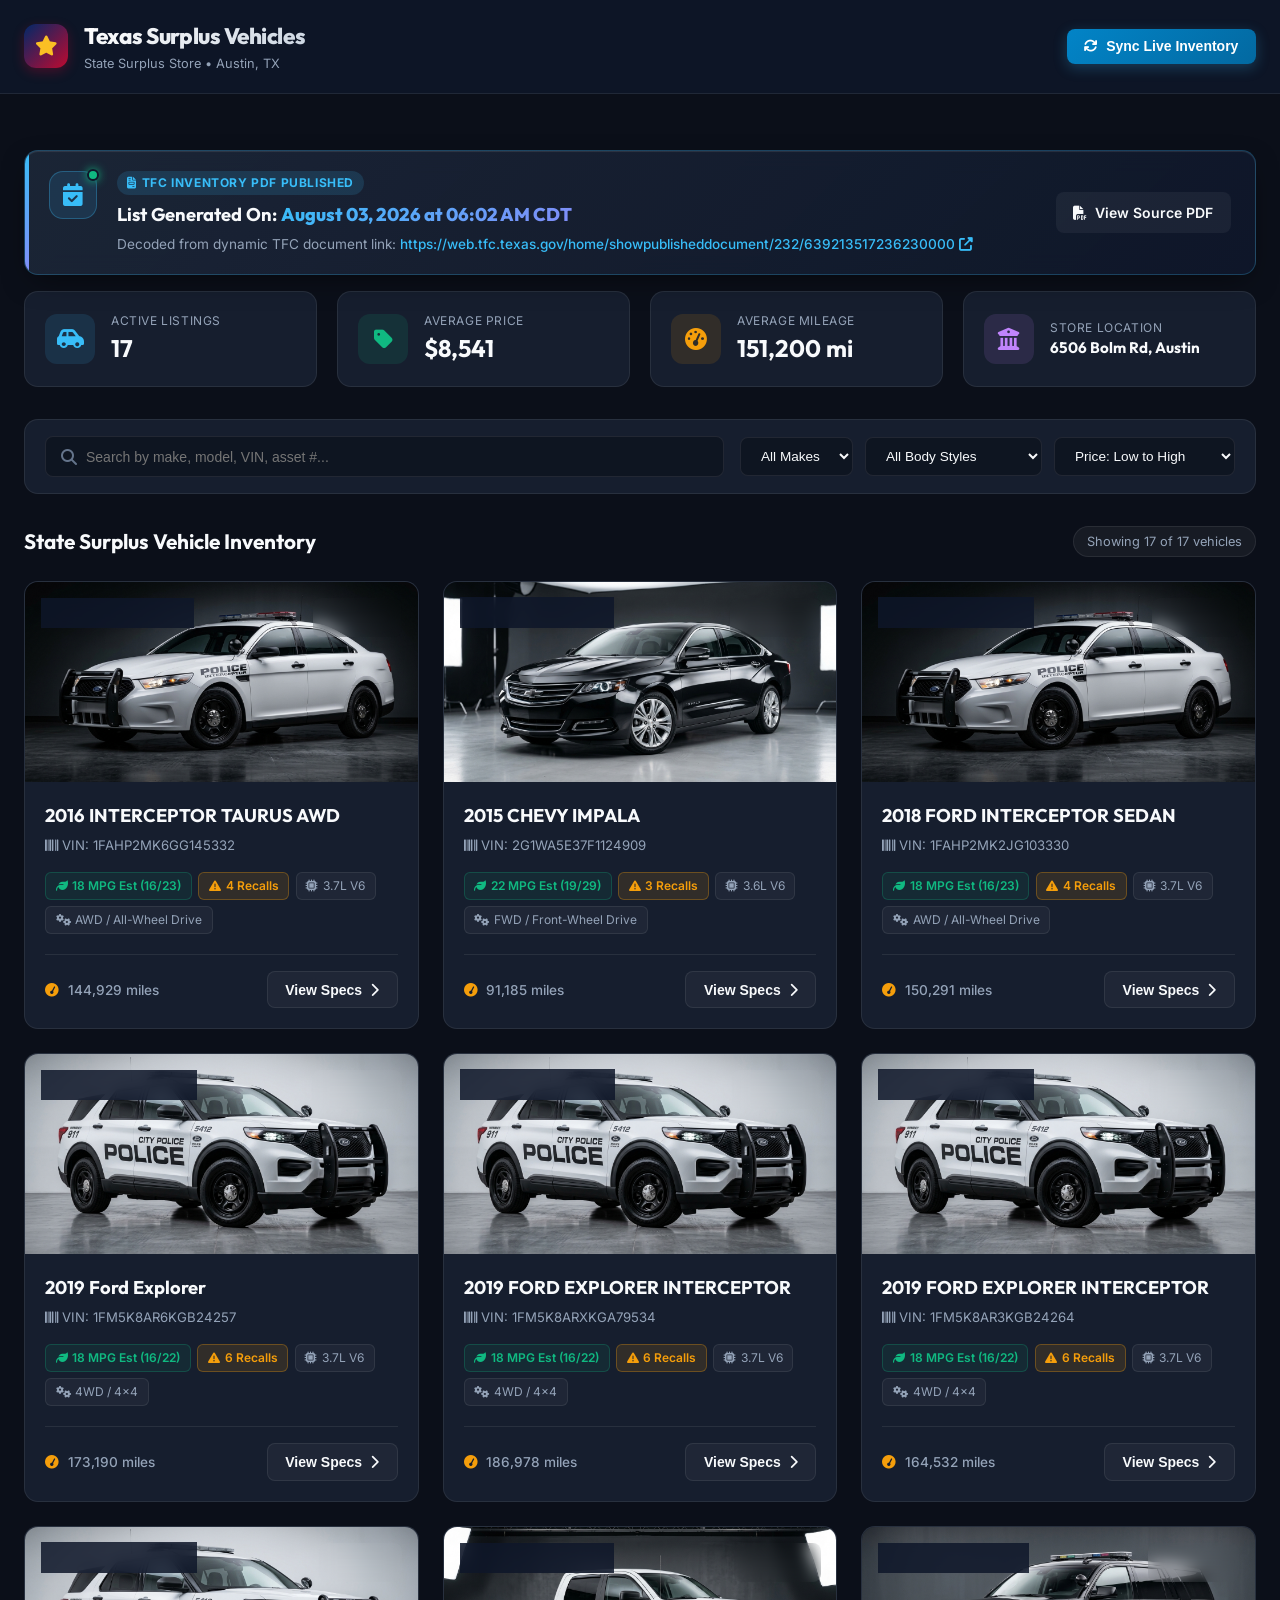
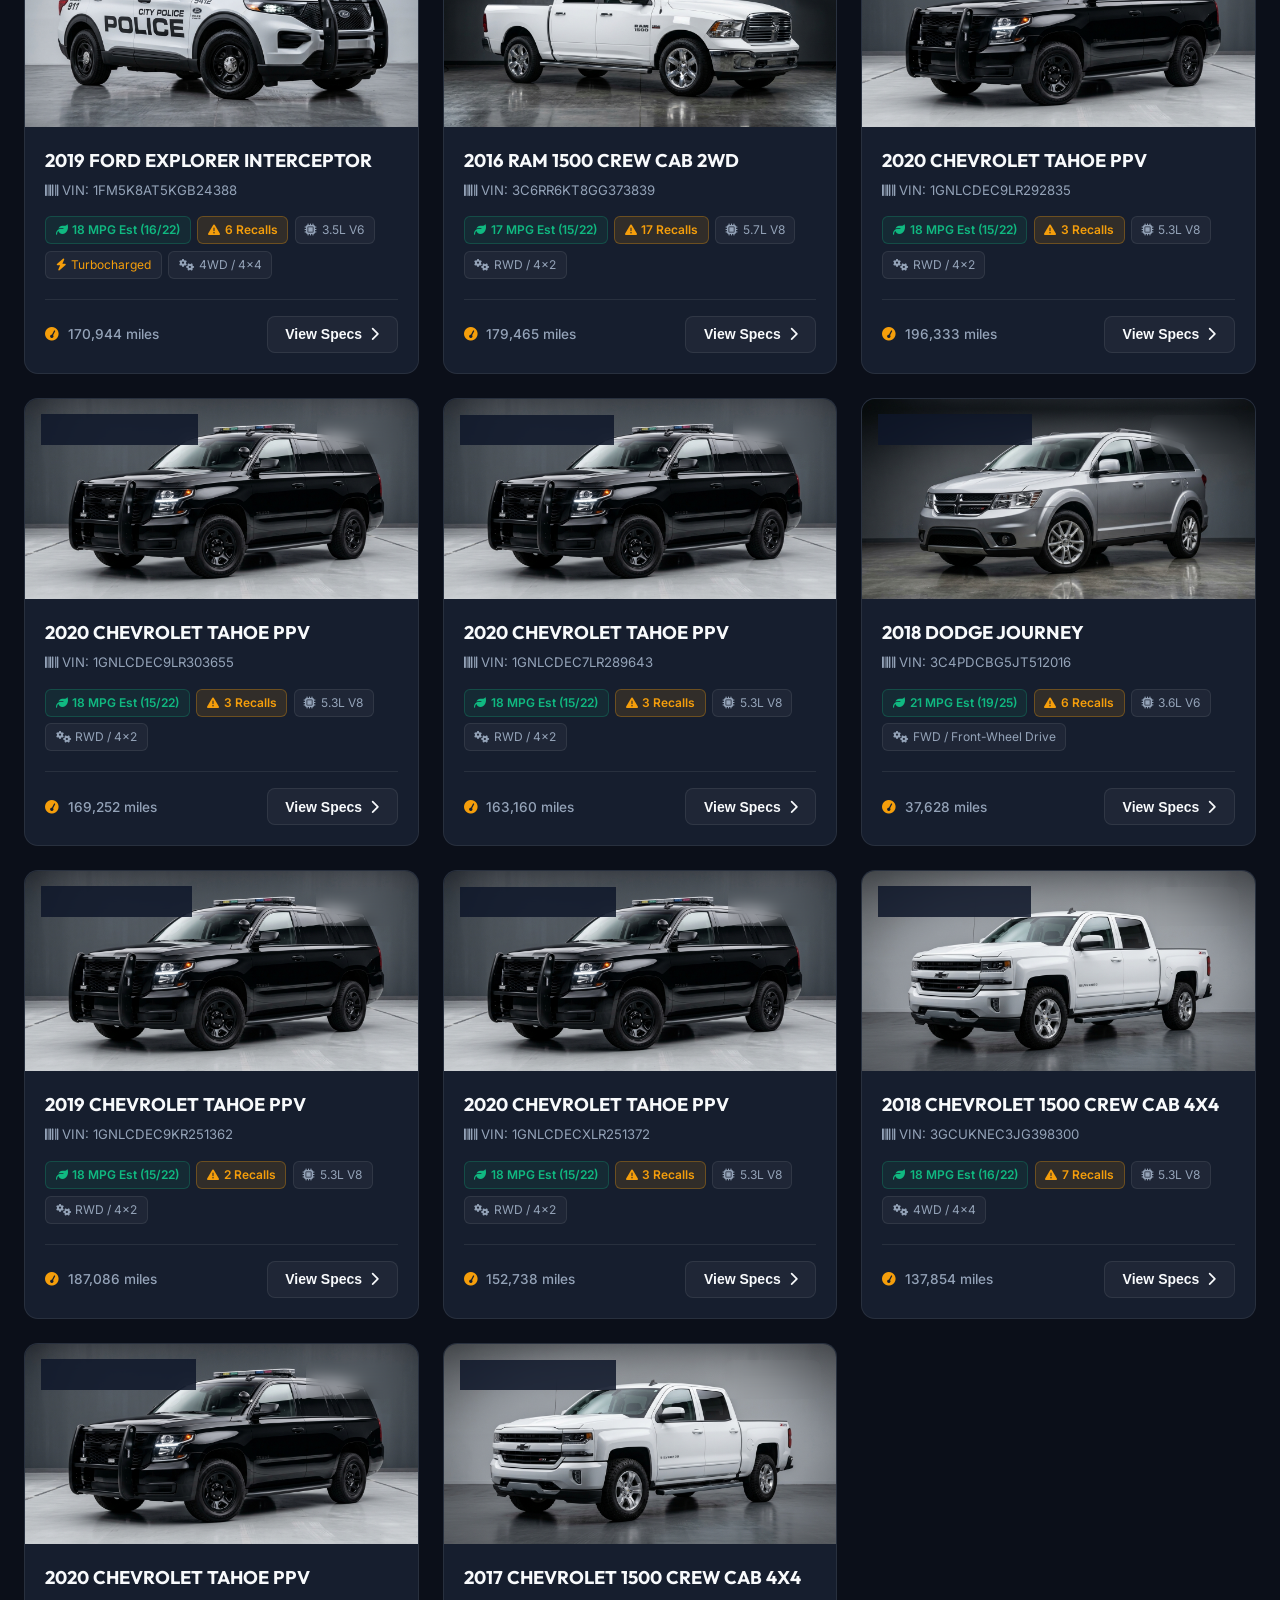
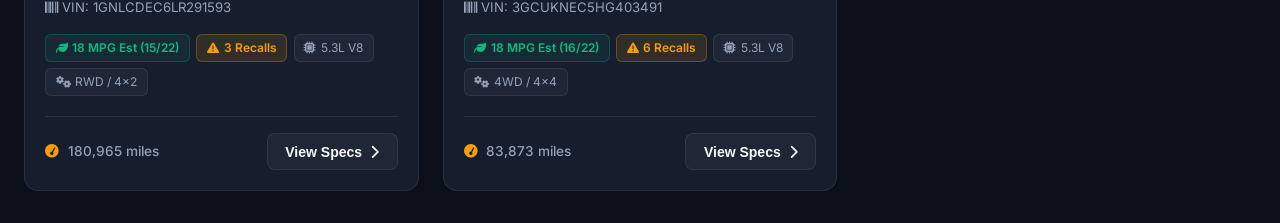
==== public/index.html @ bf2f58bf "feat: initial commit for Texas Surplus Vehicles application" ====
<!DOCTYPE html>
<html lang="en">
<head>
    <meta charset="UTF-8">
    <meta name="viewport" content="width=device-width, initial-scale=1.0">
    <title>Texas Surplus Vehicle Inventory Dashboard</title>
    <meta name="description" content="Dynamic vehicle inventory dashboard for the Texas State Surplus Store with NHTSA VIN decoding, safety recalls, EPA MPG ratings, and stock illustrations.">
    <!-- Google Fonts -->
    <link rel="preconnect" href="https://fonts.googleapis.com">
    <link rel="preconnect" href="https://fonts.gstatic.com" crossorigin>
    <link href="https://fonts.googleapis.com/css2?family=Inter:wght@300;400;500;600;700;800&family=Outfit:wght@400;600;700;800&display=swap" rel="stylesheet">
    <!-- FontAwesome Icons -->
    <link rel="stylesheet" href="https://cdnjs.cloudflare.com/ajax/libs/font-awesome/6.5.1/css/all.min.css">
    <link rel="stylesheet" href="css/styles.css">
</head>
<body class="dark-theme">
    <!-- Navbar / Header -->
    <header class="app-header">
        <div class="header-container">
            <div class="brand-badge">
                <div class="tx-flag-icon">
                    <i class="fa-solid fa-star text-gold"></i>
                </div>
                <div>
                    <h1 class="brand-title">Texas Surplus Vehicles</h1>
                    <p class="brand-subtitle">State Surplus Store &bull; Austin, TX</p>
                </div>
            </div>
            <div class="header-actions">
                <button class="btn btn-primary" id="refresh-data-btn">
                    <i class="fa-solid fa-arrows-rotate"></i> Sync Live Inventory
                </button>
            </div>
        </div>
    </header>

    <main class="main-container">
        <!-- Published Timestamp Notice Banner -->
        <section class="published-notice-card" id="published-notice-card">
            <div class="notice-main-content">
                <div class="notice-icon-wrapper">
                    <i class="fa-solid fa-calendar-check"></i>
                    <span class="live-pulse-dot" title="TFC Dynamic Document Link Active"></span>
                </div>
                <div class="notice-details">
                    <div class="notice-header-row">
                        <span class="notice-badge-pill"><i class="fa-solid fa-file-invoice"></i> TFC Inventory PDF Published</span>
                    </div>
                    <div class="notice-title">
                        List Generated On: <span class="notice-datetime-highlight" id="banner-generated-time">July 22, 2026 at 10:29 AM CDT</span>
                    </div>
                    <p class="notice-subtitle">
                        Decoded from dynamic TFC document link:
                        <a href="https://web.tfc.texas.gov/home/showpublisheddocument/232/639203309514970000" id="banner-doc-link" target="_blank" rel="noopener" class="notice-link">
                            <span id="banner-doc-link-text">https://web.tfc.texas.gov/home/showpublisheddocument/232/639203309514970000</span> <i class="fa-solid fa-up-right-from-square"></i>
                        </a>
                    </p>
                </div>
            </div>
            <div class="notice-action">
                <a href="data/Texas_State_Surplus_Vehicles.pdf" target="_blank" class="btn btn-sm btn-outline-glow">
                    <i class="fa-solid fa-file-pdf"></i> View Source PDF
                </a>
            </div>
        </section>

        <!-- Hero Stats Banner -->
        <section class="hero-stats">
            <div class="stat-card">
                <div class="stat-icon bg-blue">
                    <i class="fa-solid fa-car-side"></i>
                </div>
                <div class="stat-info">
                    <span class="stat-label">Active Listings</span>
                    <span class="stat-value" id="stat-total-count">17</span>
                </div>
            </div>
            <div class="stat-card">
                <div class="stat-icon bg-emerald">
                    <i class="fa-solid fa-tag"></i>
                </div>
                <div class="stat-info">
                    <span class="stat-label">Average Price</span>
                    <span class="stat-value" id="stat-avg-price">$8,282</span>
                </div>
            </div>
            <div class="stat-card">
                <div class="stat-icon bg-amber">
                    <i class="fa-solid fa-gauge-high"></i>
                </div>
                <div class="stat-info">
                    <span class="stat-label">Average Mileage</span>
                    <span class="stat-value" id="stat-avg-mileage">155,758 mi</span>
                </div>
            </div>

            <div class="stat-card">
                <div class="stat-icon bg-purple">
                    <i class="fa-solid fa-building-columns"></i>
                </div>
                <div class="stat-info">
                    <span class="stat-label">Store Location</span>
                    <span class="stat-value stat-small">6506 Bolm Rd, Austin</span>
                </div>
            </div>
        </section>

        <!-- Controls / Filters bar -->
        <section class="filter-bar-container">
            <div class="filter-bar">
                <div class="search-box">
                    <i class="fa-solid fa-magnifying-glass search-icon"></i>
                    <input type="text" id="search-input" placeholder="Search by make, model, VIN, asset #..." autocomplete="off">
                </div>
                <div class="filter-group">
                    <select id="make-filter" class="custom-select">
                        <option value="ALL">All Makes</option>
                        <option value="CHEVROLET">Chevrolet</option>
                        <option value="FORD">Ford</option>
                        <option value="RAM">RAM</option>
                        <option value="DODGE">Dodge</option>
                    </select>

                    <select id="body-filter" class="custom-select">
                        <option value="ALL">All Body Styles</option>
                        <option value="SUV">SUV / Police Pursuit</option>
                        <option value="Pickup">Pickup Truck</option>
                        <option value="Sedan">Sedan / Interceptor</option>
                    </select>

                    <select id="sort-select" class="custom-select">
                        <option value="price-asc">Price: Low to High</option>
                        <option value="price-desc">Price: High to Low</option>
                        <option value="mpg-desc">MPG: Highest First</option>
                        <option value="mileage-asc">Mileage: Low to High</option>
                        <option value="year-desc">Year: Newest First</option>
                    </select>
                </div>
            </div>
        </section>

        <!-- Vehicle Inventory Grid -->
        <section class="inventory-section">
            <div class="section-header">
                <h2 class="section-title">State Surplus Vehicle Inventory</h2>
                <span class="results-badge" id="results-count">Showing 17 vehicles</span>
            </div>
            
            <div class="vehicle-grid" id="vehicle-grid">
                <!-- Vehicle cards populated dynamically -->
            </div>
        </section>
    </main>

    <!-- Detailed VIN Modal / Drawer -->
    <div class="modal-backdrop" id="vin-modal">
        <div class="modal-card">
            <button class="modal-close-btn" id="modal-close-btn" aria-label="Close modal">
                <i class="fa-solid fa-xmark"></i>
            </button>
            <div class="modal-header">
                <div class="modal-badge-container">
                    <span class="asset-badge" id="modal-asset-num">Asset #</span>
                    <span class="status-chip"><i class="fa-solid fa-circle-check"></i> Surplus Inventory</span>
                </div>
                <h2 class="modal-title" id="modal-title">2020 Chevrolet Tahoe PPV</h2>
                <p class="modal-subtitle" id="modal-vin-display">VIN: 1GNLCDEC7LR289643</p>
            </div>
            
            <div class="modal-body">
                <div class="modal-image-wrapper">
                    <img id="modal-vehicle-img" src="" alt="Vehicle Illustration">
                    <div class="price-overlay">
                        <span class="modal-price" id="modal-price">$9,300</span>
                    </div>
                </div>

                <div class="modal-specs-grid">
                    <div class="spec-card">
                        <div class="spec-card-icon"><i class="fa-solid fa-microchip"></i></div>
                        <div class="spec-card-content">
                            <span class="spec-card-label">Engine Specs</span>
                            <span class="spec-card-val" id="modal-engine">5.3L V8 Engine</span>
                        </div>
                    </div>
                    <div class="spec-card">
                        <div class="spec-card-icon"><i class="fa-solid fa-leaf text-emerald"></i></div>
                        <div class="spec-card-content">
                            <span class="spec-card-label">Fuel Economy (EPA)</span>
                            <span class="spec-card-val" id="modal-mpg">18 MPG Comb (15/22)</span>
                        </div>
                    </div>
                    <div class="spec-card">
                        <div class="spec-card-icon"><i class="fa-solid fa-gauge-high"></i></div>
                        <div class="spec-card-content">
                            <span class="spec-card-label">Odometer</span>
                            <span class="spec-card-val" id="modal-mileage">163,160 miles</span>
                        </div>
                    </div>
                    <div class="spec-card">
                        <div class="spec-card-icon"><i class="fa-solid fa-gears"></i></div>
                        <div class="spec-card-content">
                            <span class="spec-card-label">Drivetrain</span>
                            <span class="spec-card-val" id="modal-drivetrain">RWD / 4x2</span>
                        </div>
                    </div>
                    <div class="spec-card">
                        <div class="spec-card-icon"><i class="fa-solid fa-industry"></i></div>
                        <div class="spec-card-content">
                            <span class="spec-card-label">Assembly Plant</span>
                            <span class="spec-card-val" id="modal-plant">Arlington, Texas, USA</span>
                        </div>
                    </div>
                </div>

                <!-- 1. NHTSA VIN Decoder Details Section (FIRST) -->
                <div class="nhtsa-details-section">
                    <h3 class="nhtsa-title"><i class="fa-solid fa-shield-halved"></i> NHTSA VIN Decoder Details</h3>
                    <div class="nhtsa-table" id="nhtsa-table">
                        <!-- NHTSA Key Values -->
                    </div>
                </div>

                <!-- 2. Open Safety Recalls Section (SECOND) -->
                <div class="recalls-section" id="recalls-section">
                    <div class="recalls-header" id="recalls-header">
                        <div class="recalls-header-title">
                            <i class="fa-solid fa-triangle-exclamation text-amber"></i>
                            <h3 id="recalls-header-text">NHTSA Safety Recalls Identified</h3>
                        </div>
                        <span class="recall-count-badge" id="recall-count-badge">0 Recalls</span>
                    </div>
                    <div class="recalls-list" id="recalls-list">
                        <!-- Recalls cards rendered here -->
                    </div>
                </div>
                <!-- 3. Edmunds Expert Review & KBB Valuation Section (THIRD) -->
                <div class="expert-reviews-preview-section">
                    <div class="expert-preview-header">
                        <div>
                            <h3><i class="fa-solid fa-star text-gold"></i> Edmunds Rating & KBB Market Value</h3>
                            <p class="expert-preview-sub">Independent automotive reviews & used car market price comparisons</p>
                        </div>
                        <button class="btn btn-secondary btn-sm" id="view-full-review-btn">
                            Full Details <i class="fa-solid fa-arrow-right"></i>
                        </button>
                    </div>

                    <div class="expert-preview-cards">
                        <div class="preview-mini-card">
                            <div class="preview-mini-title">
                                <span class="edmunds-tag">Edmunds</span>
                                <span id="specs-edmunds-rating" class="rating-num">4.6 / 5</span>
                            </div>
                            <p id="specs-edmunds-summary" class="preview-mini-text">Loading Edmunds review...</p>
                        </div>
                        <div class="preview-mini-card">
                            <div class="preview-mini-title">
                                <span class="kbb-tag">KBB Market Value</span>
                                <span id="specs-kbb-fair" class="kbb-fair-num">$14,800 Fair Value</span>
                            </div>
                            <p id="specs-kbb-savings" class="preview-mini-text text-emerald">Save $5,500 below KBB estimated value</p>
                        </div>
                    </div>
                </div>
            </div>

            <div class="modal-footer">
                <button class="btn btn-outline" id="copy-vin-btn">
                    <i class="fa-regular fa-copy"></i> Copy VIN
                </button>
                <a href="mailto:state.surplus@tfc.texas.gov?subject=Inquiry%20about%20Surplus%20Vehicle" class="btn btn-primary">
                    <i class="fa-solid fa-envelope"></i> Contact Surplus Sales (Britt Davey)
                </a>
            </div>
        </div>
    </div>

    <!-- Expert Review & KBB Valuation Modal -->
    <div class="modal-backdrop" id="review-modal">
        <div class="modal-card modal-lg">
            <button class="modal-close-btn" id="review-modal-close-btn" aria-label="Close modal">
                <i class="fa-solid fa-xmark"></i>
            </button>
            <div class="modal-header">
                <div class="modal-badge-container">
                    <span class="review-source-chip edmunds-chip"><i class="fa-solid fa-award"></i> Edmunds Overview</span>
                    <span class="review-source-chip kbb-chip"><i class="fa-solid fa-chart-line"></i> KBB Market Value</span>
                </div>
                <h2 class="modal-title" id="review-modal-title">2020 Chevrolet Tahoe PPV</h2>
                <p class="modal-subtitle" id="review-modal-subtitle">Asset #405-516956 &bull; VIN: 1GNLCDEC7LR289643</p>
            </div>
            
            <div class="modal-body">
                <div class="review-dual-grid">
                    <!-- Edmunds Review Card -->
                    <div class="expert-card edmunds-card">
                        <div class="expert-card-header">
                            <div class="edmunds-brand">
                                <span class="brand-logo-badge">edmunds</span>
                                <div>
                                    <h3 class="expert-section-title">Edmunds Overview</h3>
                                    <span class="edmunds-rating-text" id="review-rating-text">Rating: 4.6 / 5 - Excellent</span>
                                </div>
                            </div>
                            <div class="rating-stars" id="review-stars">
                                <i class="fa-solid fa-star text-gold"></i>
                                <i class="fa-solid fa-star text-gold"></i>
                                <i class="fa-solid fa-star text-gold"></i>
                                <i class="fa-solid fa-star text-gold"></i>
                                <i class="fa-solid fa-star-half-stroke text-gold"></i>
                            </div>
                        </div>

                        <div class="expert-summary-box">
                            <p id="review-summary-text">Loading Edmunds review summary...</p>
                        </div>

                        <div class="pros-cons-grid">
                            <div class="pros-box">
                                <h4><i class="fa-solid fa-circle-check text-emerald"></i> Vehicle Pros</h4>
                                <ul id="review-pros-list">
                                    <!-- Pros items -->
                                </ul>
                            </div>
                            <div class="cons-box">
                                <h4><i class="fa-solid fa-circle-exclamation text-rose"></i> Vehicle Cons</h4>
                                <ul id="review-cons-list">
                                    <!-- Cons items -->
                                </ul>
                            </div>
                        </div>

                        <div class="verdict-banner">
                            <i class="fa-solid fa-quote-left text-primary"></i>
                            <span id="review-verdict-text">Edmunds Verdict loading...</span>
                        </div>

                        <a href="https://www.edmunds.com/" target="_blank" id="review-edmunds-link" class="external-link-btn">
                            View on Edmunds.com <i class="fa-solid fa-up-right-from-square"></i>
                        </a>
                    </div>

                    <!-- KBB Estimated Valuation Card -->
                    <div class="expert-card kbb-card">
                        <div class="expert-card-header">
                            <div class="kbb-brand">
                                <span class="kbb-logo-badge">KBB</span>
                                <div>
                                    <h3 class="expert-section-title">Kelley Blue Book Market Value</h3>
                                    <span class="kbb-subtitle">Estimated Used Vehicle Market Value</span>
                                </div>
                            </div>
                            <div class="savings-badge-pill" id="kbb-savings-pill">
                                <i class="fa-solid fa-piggy-bank"></i> Save $5,500 vs KBB
                            </div>
                        </div>

                        <div class="kbb-valuation-main">
                            <div class="kbb-metric-row">
                                <div class="kbb-metric">
                                    <span class="kbb-metric-label">Surplus Asking Price</span>
                                    <span class="kbb-metric-val surplus-price" id="kbb-surplus-price">$9,300</span>
                                </div>
                                <div class="kbb-vs-icon"><i class="fa-solid fa-arrows-left-right"></i></div>
                                <div class="kbb-metric">
                                    <span class="kbb-metric-label">KBB Fair Market Value</span>
                                    <span class="kbb-metric-val kbb-fair-price" id="kbb-fair-price">$14,800</span>
                                </div>
                            </div>

                            <div class="kbb-range-visual">
                                <div class="range-labels">
                                    <span>Est. Private Party: <strong id="kbb-range-min">$13,100</strong></span>
                                    <span>Dealer Retail: <strong id="kbb-range-max">$16,500</strong></span>
                                </div>
                                <div class="range-bar-container">
                                    <div class="range-bar-track"></div>
                                    <div class="range-bar-fill" id="kbb-range-bar-fill"></div>
                                </div>
                            </div>

                            <div class="kbb-details-grid">
                                <div class="kbb-detail-item">
                                    <span class="kbb-detail-label">Fair Purchase Price Range</span>
                                    <span class="kbb-detail-val" id="kbb-price-range">$13,100 - $16,500</span>
                                </div>
                                <div class="kbb-detail-item">
                                    <span class="kbb-detail-label">Suggested Retail Value</span>
                                    <span class="kbb-detail-val" id="kbb-retail-val">$16,200</span>
                                </div>
                                <div class="kbb-detail-item">
                                    <span class="kbb-detail-label">Surplus Price Advantage</span>
                                    <span class="kbb-detail-val text-emerald" id="kbb-total-savings">37.2% ($5,500 off)</span>
                                </div>
                            </div>
                        </div>

                        <a href="https://www.kbb.com/" target="_blank" id="kbb-official-link" class="external-link-btn kbb-btn">
                            Check Price on KBB.com <i class="fa-solid fa-up-right-from-square"></i>
                        </a>
                    </div>
                </div>
            </div>

            <div class="modal-footer">
                <button class="btn btn-outline" id="review-close-footer-btn">
                    <i class="fa-solid fa-xmark"></i> Close
                </button>
                <button class="btn btn-primary" id="review-switch-to-specs-btn">
                    <i class="fa-solid fa-list-check"></i> View Full Specifications
                </button>
            </div>
        </div>
    </div>

    <!-- Script -->
    <script src="js/app.js?v=2"></script>
</body>
</html>
---- public/css/styles.css ----
/* Root Variables */
:root {
    --bg-dark: #0b0f19;
    --bg-card: #161e2e;
    --bg-card-hover: #1f2a40;
    --bg-modal: #1e293b;
    --border-color: rgba(255, 255, 255, 0.08);
    --border-highlight: rgba(56, 189, 248, 0.3);
    
    --text-primary: #f8fafc;
    --text-secondary: #94a3b8;
    --text-muted: #64748b;
    
    --primary: #38bdf8;
    --primary-glow: rgba(56, 189, 248, 0.25);
    --secondary: #818cf8;
    --accent-emerald: #10b981;
    --accent-amber: #f59e0b;
    --accent-rose: #f43f5e;
    --accent-purple: #c084fc;
    --accent-gold: #fbbf24;
    
    --radius-sm: 8px;
    --radius-md: 14px;
    --radius-lg: 20px;
    --shadow-card: 0 10px 25px -5px rgba(0, 0, 0, 0.5), 0 8px 10px -6px rgba(0, 0, 0, 0.3);
    --transition: all 0.25s cubic-bezier(0.4, 0, 0.2, 1);
}

/* Global Reset */
* {
    margin: 0;
    padding: 0;
    box-sizing: border-box;
}

body {
    font-family: 'Inter', system-ui, -apple-system, sans-serif;
    background-color: var(--bg-dark);
    color: var(--text-primary);
    line-height: 1.5;
    min-height: 100vh;
}

/* Header */
.app-header {
    background: rgba(15, 23, 42, 0.85);
    backdrop-filter: blur(16px);
    border-bottom: 1px solid var(--border-color);
    position: sticky;
    top: 0;
    z-index: 100;
}

.header-container {
    max-width: 1320px;
    margin: 0 auto;
    padding: 1.25rem 1.5rem;
    display: flex;
    justify-content: space-between;
    align-items: center;
}

.brand-badge {
    display: flex;
    align-items: center;
    gap: 1rem;
}

.tx-flag-icon {
    width: 44px;
    height: 44px;
    border-radius: 12px;
    background: linear-gradient(135deg, #002868 0%, #bf0a30 100%);
    display: flex;
    align-items: center;
    justify-content: center;
    font-size: 1.25rem;
    box-shadow: 0 4px 12px rgba(191, 10, 48, 0.3);
}

.text-gold { color: var(--accent-gold); }
.text-amber { color: var(--accent-amber) !important; }
.text-rose { color: var(--accent-rose) !important; }
.text-emerald { color: var(--accent-emerald) !important; }

.brand-title {
    font-family: 'Outfit', sans-serif;
    font-size: 1.4rem;
    font-weight: 800;
    letter-spacing: -0.02em;
    background: linear-gradient(135deg, #ffffff 0%, #cbd5e1 100%);
    -webkit-background-clip: text;
    -webkit-text-fill-color: transparent;
}

.brand-subtitle {
    font-size: 0.8rem;
    color: var(--text-secondary);
    display: flex;
    align-items: center;
    gap: 0.4rem;
    flex-wrap: wrap;
}

.header-time-tag {
    display: inline-flex;
    align-items: center;
    gap: 0.35rem;
    color: var(--primary);
    font-weight: 500;
    background: rgba(56, 189, 248, 0.1);
    padding: 0.1rem 0.5rem;
    border-radius: 6px;
    border: 1px solid rgba(56, 189, 248, 0.2);
}

/* Published Notice Card */
.published-notice-card {
    margin: 1.5rem 0 1rem 0;
    padding: 1.25rem 1.5rem;
    background: linear-gradient(135deg, rgba(30, 41, 59, 0.85) 0%, rgba(15, 23, 42, 0.95) 100%);
    backdrop-filter: blur(12px);
    border: 1px solid rgba(56, 189, 248, 0.25);
    border-radius: var(--radius-md);
    box-shadow: 0 10px 30px -10px rgba(0, 0, 0, 0.6), inset 0 1px 1px rgba(255, 255, 255, 0.1);
    display: flex;
    justify-content: space-between;
    align-items: center;
    gap: 1.5rem;
    position: relative;
    overflow: hidden;
}

.published-notice-card::before {
    content: '';
    position: absolute;
    top: 0;
    left: 0;
    width: 4px;
    height: 100%;
    background: linear-gradient(180deg, #38bdf8 0%, #818cf8 100%);
}

.notice-main-content {
    display: flex;
    align-items: flex-start;
    gap: 1.25rem;
}

.notice-icon-wrapper {
    position: relative;
    width: 48px;
    height: 48px;
    border-radius: 14px;
    background: rgba(56, 189, 248, 0.12);
    border: 1px solid rgba(56, 189, 248, 0.3);
    display: flex;
    align-items: center;
    justify-content: center;
    color: var(--primary);
    font-size: 1.4rem;
    flex-shrink: 0;
}

.live-pulse-dot {
    position: absolute;
    top: -3px;
    right: -3px;
    width: 12px;
    height: 12px;
    background-color: var(--accent-emerald);
    border: 2px solid #0f172a;
    border-radius: 50%;
    box-shadow: 0 0 10px var(--accent-emerald);
    animation: pulse-emerald 2s infinite;
}

@keyframes pulse-emerald {
    0% { box-shadow: 0 0 0 0 rgba(16, 185, 129, 0.7); }
    70% { box-shadow: 0 0 0 8px rgba(16, 185, 129, 0); }
    100% { box-shadow: 0 0 0 0 rgba(16, 185, 129, 0); }
}

.notice-details {
    display: flex;
    flex-direction: column;
    gap: 0.35rem;
}

.notice-header-row {
    display: flex;
    align-items: center;
    gap: 0.75rem;
    flex-wrap: wrap;
}

.notice-badge-pill {
    font-size: 0.75rem;
    font-weight: 700;
    text-transform: uppercase;
    letter-spacing: 0.05em;
    color: var(--primary);
    background: rgba(56, 189, 248, 0.15);
    padding: 0.2rem 0.6rem;
    border-radius: 20px;
    display: inline-flex;
    align-items: center;
    gap: 0.35rem;
}

.notice-ticks-chip {
    font-size: 0.75rem;
    color: var(--text-muted);
    background: rgba(255, 255, 255, 0.05);
    padding: 0.2rem 0.6rem;
    border-radius: 20px;
    border: 1px solid var(--border-color);
    display: inline-flex;
    align-items: center;
    gap: 0.35rem;
}

.notice-ticks-chip code {
    color: var(--accent-purple);
    font-family: monospace;
}

.notice-title {
    font-family: 'Outfit', sans-serif;
    font-size: 1.15rem;
    font-weight: 700;
    color: var(--text-primary);
}

.notice-datetime-highlight {
    color: #38bdf8;
    background: linear-gradient(135deg, #38bdf8 0%, #818cf8 100%);
    -webkit-background-clip: text;
    -webkit-text-fill-color: transparent;
    font-weight: 800;
}

.notice-subtitle {
    font-size: 0.85rem;
    color: var(--text-secondary);
}

.notice-link {
    color: var(--primary);
    text-decoration: none;
    font-weight: 500;
    transition: var(--transition);
    word-break: break-all;
}

.notice-link:hover {
    color: #7dd3fc;
    text-decoration: underline;
}

.btn-sm {
    padding: 0.45rem 0.85rem;
    font-size: 0.8rem;
}

.btn-outline-glow {
    background: rgba(255, 255, 255, 0.05);
    color: var(--text-primary);
    border: 1px solid rgba(255, 255, 255, 0.15);
}

.btn-outline-glow:hover {
    background: rgba(56, 189, 248, 0.15);
    border-color: var(--primary);
    color: var(--primary);
    box-shadow: 0 0 15px var(--primary-glow);
}

.header-actions {
    display: flex;
    gap: 0.75rem;
}


/* Buttons */
.btn {
    display: inline-flex;
    align-items: center;
    gap: 0.5rem;
    padding: 0.6rem 1.1rem;
    border-radius: var(--radius-sm);
    font-size: 0.875rem;
    font-weight: 600;
    cursor: pointer;
    transition: var(--transition);
    border: none;
    text-decoration: none;
}

.btn-primary {
    background: linear-gradient(135deg, #0284c7 0%, #0369a1 100%);
    color: #ffffff;
    box-shadow: 0 4px 14px var(--primary-glow);
}

.btn-primary:hover {
    transform: translateY(-1px);
    box-shadow: 0 6px 20px rgba(2, 132, 199, 0.4);
}

.btn-outline {
    background: rgba(255, 255, 255, 0.04);
    border: 1px solid var(--border-color);
    color: var(--text-primary);
}

.btn-outline:hover {
    background: rgba(255, 255, 255, 0.08);
    border-color: rgba(255, 255, 255, 0.2);
}

/* Layout Container */
.main-container {
    max-width: 1320px;
    margin: 0 auto;
    padding: 2rem 1.5rem;
}

/* Hero Stats Section */
.hero-stats {
    display: grid;
    grid-template-columns: repeat(auto-fit, minmax(210px, 1fr));
    gap: 1.25rem;
    margin-bottom: 2rem;
}

.stat-card {
    background: var(--bg-card);
    border: 1px solid var(--border-color);
    border-radius: var(--radius-md);
    padding: 1.25rem;
    display: flex;
    align-items: center;
    gap: 1rem;
    transition: var(--transition);
}

.stat-card:hover {
    border-color: rgba(255, 255, 255, 0.15);
    transform: translateY(-2px);
}

.stat-icon {
    width: 50px;
    height: 50px;
    border-radius: 12px;
    display: flex;
    align-items: center;
    justify-content: center;
    font-size: 1.35rem;
}

.bg-blue { background: rgba(56, 189, 248, 0.12); color: var(--primary); }
.bg-emerald { background: rgba(16, 185, 129, 0.12); color: var(--accent-emerald); }
.bg-amber { background: rgba(245, 158, 11, 0.12); color: var(--accent-amber); }
.bg-leaf { background: rgba(16, 185, 129, 0.15); color: var(--accent-emerald); }
.bg-purple { background: rgba(192, 132, 252, 0.12); color: var(--accent-purple); }

.stat-info {
    display: flex;
    flex-direction: column;
}

.stat-label {
    font-size: 0.75rem;
    color: var(--text-secondary);
    text-transform: uppercase;
    letter-spacing: 0.05em;
}

.stat-value {
    font-family: 'Outfit', sans-serif;
    font-size: 1.5rem;
    font-weight: 700;
    color: var(--text-primary);
}

.stat-small {
    font-size: 0.95rem;
}

/* Filter Bar */
.filter-bar-container {
    background: var(--bg-card);
    border: 1px solid var(--border-color);
    border-radius: var(--radius-md);
    padding: 1rem 1.25rem;
    margin-bottom: 2rem;
}

.filter-bar {
    display: flex;
    flex-wrap: wrap;
    gap: 1rem;
    justify-content: space-between;
    align-items: center;
}

.search-box {
    position: relative;
    flex: 1;
    min-width: 280px;
}

.search-icon {
    position: absolute;
    left: 1rem;
    top: 50%;
    transform: translateY(-50%);
    color: var(--text-muted);
}

.search-box input {
    width: 100%;
    padding: 0.7rem 1rem 0.7rem 2.5rem;
    background: rgba(11, 15, 25, 0.6);
    border: 1px solid var(--border-color);
    border-radius: var(--radius-sm);
    color: var(--text-primary);
    font-size: 0.875rem;
    outline: none;
    transition: var(--transition);
}

.search-box input:focus {
    border-color: var(--primary);
    box-shadow: 0 0 0 3px var(--primary-glow);
}

.filter-group {
    display: flex;
    flex-wrap: wrap;
    gap: 0.75rem;
}

.custom-select {
    padding: 0.65rem 1rem;
    background: rgba(11, 15, 25, 0.6);
    border: 1px solid var(--border-color);
    border-radius: var(--radius-sm);
    color: var(--text-primary);
    font-size: 0.85rem;
    outline: none;
    cursor: pointer;
    transition: var(--transition);
}

.custom-select:focus {
    border-color: var(--primary);
}

/* Inventory Section */
.section-header {
    display: flex;
    justify-content: space-between;
    align-items: center;
    margin-bottom: 1.5rem;
}

.section-title {
    font-family: 'Outfit', sans-serif;
    font-size: 1.3rem;
    font-weight: 700;
}

.results-badge {
    font-size: 0.8rem;
    color: var(--text-secondary);
    background: rgba(255, 255, 255, 0.05);
    padding: 0.3rem 0.8rem;
    border-radius: 20px;
    border: 1px solid var(--border-color);
}

/* Vehicle Cards Grid */
.vehicle-grid {
    display: grid;
    grid-template-columns: repeat(auto-fill, minmax(340px, 1fr));
    gap: 1.5rem;
}

.vehicle-card {
    background: var(--bg-card);
    border: 1px solid var(--border-color);
    border-radius: var(--radius-md);
    overflow: hidden;
    display: flex;
    flex-direction: column;
    transition: var(--transition);
    position: relative;
}

.vehicle-card:hover {
    border-color: var(--border-highlight);
    transform: translateY(-4px);
    box-shadow: var(--shadow-card);
}

.card-image-wrapper {
    position: relative;
    width: 100%;
    height: 200px;
    background: #000000;
    overflow: hidden;
    cursor: pointer;
}

.card-image-wrapper img {
    width: 100%;
    height: 100%;
    object-fit: cover;
    transition: transform 0.5s ease;
}

.vehicle-card:hover .card-image-wrapper img {
    transform: scale(1.05);
}

.image-review-hint {
    position: absolute;
    bottom: 0;
    left: 0;
    right: 0;
    padding: 0.6rem 1rem;
    background: linear-gradient(180deg, transparent 0%, rgba(15, 23, 42, 0.85) 100%);
    backdrop-filter: blur(4px);
    display: flex;
    justify-content: center;
    align-items: center;
    opacity: 0.9;
    transition: var(--transition);
}

.card-image-wrapper:hover .image-review-hint {
    opacity: 1;
    background: linear-gradient(180deg, transparent 0%, rgba(15, 23, 42, 0.95) 100%);
}

.hint-badge {
    background: rgba(251, 191, 36, 0.2);
    border: 1px solid rgba(251, 191, 36, 0.45);
    color: var(--accent-gold);
    font-size: 0.775rem;
    font-weight: 700;
    padding: 0.3rem 0.75rem;
    border-radius: 20px;
    display: inline-flex;
    align-items: center;
    gap: 0.4rem;
    box-shadow: 0 4px 12px rgba(0, 0, 0, 0.4);
}

.price-chip {
    position: absolute;
    top: 1rem;
    right: 1rem;
    background: rgba(16, 185, 129, 0.9);
    backdrop-filter: blur(8px);
    color: #ffffff;
    font-family: 'Outfit', sans-serif;
    font-weight: 700;
    font-size: 1.1rem;
    padding: 0.4rem 0.9rem;
    border-radius: 8px;
    box-shadow: 0 4px 12px rgba(16, 185, 129, 0.3);
}

.asset-chip {
    position: absolute;
    top: 1rem;
    left: 1rem;
    background: rgba(15, 23, 42, 0.85);
    backdrop-filter: blur(8px);
    color: var(--primary);
    font-size: 0.75rem;
    font-weight: 600;
    padding: 0.3rem 0.7rem;
    border-radius: 6px;
    border: 1px solid var(--border-color);
}

.card-content {
    padding: 1.25rem;
    display: flex;
    flex-direction: column;
    flex: 1;
}

.card-title {
    font-family: 'Outfit', sans-serif;
    font-size: 1.15rem;
    font-weight: 700;
    margin-bottom: 0.4rem;
    color: var(--text-primary);
}

.card-subtitle {
    font-size: 0.825rem;
    color: var(--text-secondary);
    margin-bottom: 1rem;
}

.card-specs-pill-container {
    display: flex;
    flex-wrap: wrap;
    gap: 0.4rem;
    margin-bottom: 1.25rem;
}

.spec-pill {
    font-size: 0.75rem;
    background: rgba(255, 255, 255, 0.04);
    border: 1px solid var(--border-color);
    color: var(--text-secondary);
    padding: 0.25rem 0.6rem;
    border-radius: 6px;
    display: inline-flex;
    align-items: center;
    gap: 0.3rem;
}

.spec-pill.mpg-pill {
    background: rgba(16, 185, 129, 0.08);
    border-color: rgba(16, 185, 129, 0.25);
    color: var(--accent-emerald);
    font-weight: 600;
}

.spec-pill.recall-pill {
    background: rgba(245, 158, 11, 0.12);
    border-color: rgba(245, 158, 11, 0.3);
    color: var(--accent-amber);
    font-weight: 600;
}

.card-footer {
    margin-top: auto;
    padding-top: 1rem;
    border-top: 1px solid var(--border-color);
    display: flex;
    justify-content: space-between;
    align-items: center;
}

.mileage-text {
    font-size: 0.85rem;
    color: var(--text-secondary);
    font-weight: 500;
}

.mileage-text i {
    color: var(--accent-amber);
    margin-right: 0.3rem;
}

/* Modal / Drawer */
.modal-backdrop {
    position: fixed;
    top: 0;
    left: 0;
    width: 100vw;
    height: 100vh;
    background: rgba(0, 0, 0, 0.75);
    backdrop-filter: blur(8px);
    display: flex;
    align-items: center;
    justify-content: center;
    z-index: 1000;
    opacity: 0;
    pointer-events: none;
    transition: opacity 0.3s ease;
    padding: 1.5rem;
}

.modal-backdrop.active {
    opacity: 1;
    pointer-events: auto;
}

.modal-card {
    background: var(--bg-modal);
    border: 1px solid var(--border-color);
    border-radius: var(--radius-lg);
    width: 100%;
    max-width: 760px;
    max-height: 90vh;
    overflow-y: auto;
    padding: 2rem;
    position: relative;
    box-shadow: var(--shadow-card);
    transform: translateY(20px);
    transition: transform 0.3s ease;
}

.modal-backdrop.active .modal-card {
    transform: translateY(0);
}

.modal-close-btn {
    position: absolute;
    top: 1.25rem;
    right: 1.25rem;
    background: rgba(255, 255, 255, 0.06);
    border: 1px solid var(--border-color);
    color: var(--text-secondary);
    width: 36px;
    height: 36px;
    border-radius: 50%;
    display: flex;
    align-items: center;
    justify-content: center;
    cursor: pointer;
    transition: var(--transition);
}

.modal-close-btn:hover {
    background: rgba(255, 255, 255, 0.15);
    color: #ffffff;
}

.modal-badge-container {
    display: flex;
    align-items: center;
    gap: 0.75rem;
    margin-bottom: 0.5rem;
}

.asset-badge {
    background: rgba(56, 189, 248, 0.15);
    color: var(--primary);
    font-size: 0.8rem;
    font-weight: 700;
    padding: 0.25rem 0.75rem;
    border-radius: 6px;
}

.status-chip {
    font-size: 0.8rem;
    color: var(--accent-emerald);
}

.modal-title {
    font-family: 'Outfit', sans-serif;
    font-size: 1.6rem;
    font-weight: 800;
    margin-bottom: 0.25rem;
}

.modal-subtitle {
    font-size: 0.9rem;
    color: var(--text-secondary);
    margin-bottom: 1.5rem;
}

.modal-image-wrapper {
    position: relative;
    width: 100%;
    height: 280px;
    border-radius: var(--radius-md);
    overflow: hidden;
    margin-bottom: 1.5rem;
}

.modal-image-wrapper img {
    width: 100%;
    height: 100%;
    object-fit: cover;
}

.price-overlay {
    position: absolute;
    bottom: 1rem;
    right: 1rem;
    background: rgba(16, 185, 129, 0.95);
    backdrop-filter: blur(8px);
    color: #ffffff;
    font-family: 'Outfit', sans-serif;
    font-size: 1.4rem;
    font-weight: 800;
    padding: 0.5rem 1.25rem;
    border-radius: 10px;
}

.modal-specs-grid {
    display: grid;
    grid-template-columns: repeat(auto-fit, minmax(200px, 1fr));
    gap: 1rem;
    margin-bottom: 1.75rem;
}

.spec-card {
    background: rgba(11, 15, 25, 0.5);
    border: 1px solid var(--border-color);
    border-radius: var(--radius-sm);
    padding: 0.9rem 1rem;
    display: flex;
    align-items: center;
    gap: 0.85rem;
}

.spec-card-icon {
    font-size: 1.2rem;
    color: var(--primary);
}

.spec-card-content {
    display: flex;
    flex-direction: column;
}

.spec-card-label {
    font-size: 0.725rem;
    color: var(--text-muted);
    text-transform: uppercase;
}

.spec-card-val {
    font-size: 0.9rem;
    font-weight: 600;
    color: var(--text-primary);
}

/* Recalls Section Styling */
.recalls-section {
    background: rgba(11, 15, 25, 0.5);
    border: 1px solid var(--border-color);
    border-radius: var(--radius-md);
    padding: 1.25rem;
    margin-bottom: 1.5rem;
}

.recalls-header {
    display: flex;
    justify-content: space-between;
    align-items: center;
    margin-bottom: 1rem;
}

.recalls-header-title {
    display: flex;
    align-items: center;
    gap: 0.6rem;
}

.recalls-header-title h3 {
    font-family: 'Outfit', sans-serif;
    font-size: 1.05rem;
    font-weight: 700;
}

.recall-count-badge {
    font-size: 0.75rem;
    font-weight: 700;
    padding: 0.25rem 0.7rem;
    border-radius: 20px;
    background: rgba(245, 158, 11, 0.15);
    color: var(--accent-amber);
    border: 1px solid rgba(245, 158, 11, 0.3);
}

.recall-count-badge.clean {
    background: rgba(16, 185, 129, 0.15);
    color: var(--accent-emerald);
    border-color: rgba(16, 185, 129, 0.3);
}

.recalls-list {
    display: flex;
    flex-direction: column;
    gap: 0.85rem;
}

.recall-card {
    background: rgba(30, 41, 59, 0.6);
    border-left: 4px solid var(--accent-amber);
    border-top: 1px solid var(--border-color);
    border-right: 1px solid var(--border-color);
    border-bottom: 1px solid var(--border-color);
    border-radius: var(--radius-sm);
    padding: 1rem;
}

.recall-card-header {
    display: flex;
    justify-content: space-between;
    align-items: flex-start;
    margin-bottom: 0.5rem;
    gap: 0.5rem;
}

.recall-campaign-tag {
    font-family: monospace;
    font-size: 0.8rem;
    font-weight: 700;
    color: var(--primary);
    background: rgba(56, 189, 248, 0.1);
    padding: 0.15rem 0.5rem;
    border-radius: 4px;
}

.recall-component-title {
    font-size: 0.9rem;
    font-weight: 700;
    color: var(--text-primary);
}

.recall-date {
    font-size: 0.75rem;
    color: var(--text-muted);
}

.recall-summary {
    font-size: 0.825rem;
    color: var(--text-secondary);
    line-height: 1.45;
    margin-bottom: 0.5rem;
}

.recall-consequence {
    font-size: 0.8rem;
    color: var(--accent-amber);
    background: rgba(245, 158, 11, 0.08);
    padding: 0.5rem 0.75rem;
    border-radius: 6px;
    margin-bottom: 0.5rem;
}

.recall-remedy {
    font-size: 0.8rem;
    color: var(--accent-emerald);
    background: rgba(16, 185, 129, 0.08);
    padding: 0.5rem 0.75rem;
    border-radius: 6px;
}

/* NHTSA Section */
.nhtsa-details-section {
    background: rgba(11, 15, 25, 0.4);
    border: 1px solid var(--border-color);
    border-radius: var(--radius-md);
    padding: 1.25rem;
    margin-bottom: 1.5rem;
}

.nhtsa-title {
    font-size: 0.95rem;
    font-weight: 700;
    margin-bottom: 0.85rem;
    color: var(--secondary);
    display: flex;
    align-items: center;
    gap: 0.5rem;
}

.nhtsa-table {
    display: grid;
    grid-template-columns: repeat(auto-fit, minmax(200px, 1fr));
    gap: 0.75rem;
}

.nhtsa-item {
    display: flex;
    flex-direction: column;
}

.nhtsa-key {
    font-size: 0.725rem;
    color: var(--text-muted);
}

.nhtsa-val {
    font-size: 0.85rem;
    font-weight: 500;
    color: var(--text-secondary);
}

.modal-footer {
    display: flex;
    gap: 1rem;
    justify-content: flex-end;
    padding-top: 1rem;
    border-top: 1px solid var(--border-color);
}

/* Card Action Buttons Alignment */
.card-action-btns {
    display: flex;
    align-items: center;
    gap: 0.5rem;
}

.btn-secondary {
    background: rgba(251, 191, 36, 0.1);
    border: 1px solid rgba(251, 191, 36, 0.3);
    color: var(--accent-gold);
}

.btn-secondary:hover {
    background: rgba(251, 191, 36, 0.2);
    border-color: var(--accent-gold);
    transform: translateY(-1px);
}

.review-btn {
    font-size: 0.8rem;
    padding: 0.5rem 0.8rem;
}

/* Modal Large Variant */
.modal-lg {
    max-width: 980px;
    width: 95%;
}

/* Dual Review Grid */
.review-dual-grid {
    display: grid;
    grid-template-columns: 1fr 1fr;
    gap: 1.25rem;
    margin-bottom: 1rem;
}

@media (max-width: 820px) {
    .review-dual-grid {
        grid-template-columns: 1fr;
    }
}

.expert-card {
    background: rgba(15, 23, 42, 0.6);
    border: 1px solid var(--border-color);
    border-radius: var(--radius-md);
    padding: 1.25rem;
    display: flex;
    flex-direction: column;
    justify-content: space-between;
}

.edmunds-card {
    border-top: 3px solid var(--primary);
}

.kbb-card {
    border-top: 3px solid var(--accent-amber);
}

.expert-card-header {
    display: flex;
    justify-content: space-between;
    align-items: flex-start;
    margin-bottom: 1rem;
    padding-bottom: 0.75rem;
    border-bottom: 1px solid var(--border-color);
}

.edmunds-brand, .kbb-brand {
    display: flex;
    align-items: center;
    gap: 0.75rem;
}

.brand-logo-badge {
    background: linear-gradient(135deg, #0284c7 0%, #0369a1 100%);
    color: #ffffff;
    font-family: 'Outfit', sans-serif;
    font-weight: 800;
    font-size: 0.85rem;
    padding: 0.25rem 0.6rem;
    border-radius: 6px;
    letter-spacing: -0.01em;
}

.kbb-logo-badge {
    background: linear-gradient(135deg, #d97706 0%, #b45309 100%);
    color: #ffffff;
    font-family: 'Outfit', sans-serif;
    font-weight: 800;
    font-size: 0.85rem;
    padding: 0.25rem 0.6rem;
    border-radius: 6px;
    letter-spacing: 0.02em;
}

.expert-section-title {
    font-size: 1rem;
    font-weight: 700;
    color: var(--text-primary);
}

.edmunds-rating-text, .kbb-subtitle {
    font-size: 0.75rem;
    color: var(--text-secondary);
}

.rating-stars {
    display: flex;
    gap: 0.2rem;
    font-size: 0.85rem;
}

.expert-summary-box {
    background: rgba(11, 15, 25, 0.5);
    padding: 0.85rem;
    border-radius: var(--radius-sm);
    font-size: 0.85rem;
    color: var(--text-secondary);
    line-height: 1.5;
    margin-bottom: 1rem;
}

.pros-cons-grid {
    display: grid;
    grid-template-columns: 1fr;
    gap: 0.75rem;
    margin-bottom: 1rem;
}

.pros-box h4, .cons-box h4 {
    font-size: 0.8rem;
    font-weight: 700;
    margin-bottom: 0.4rem;
    display: flex;
    align-items: center;
    gap: 0.4rem;
}

.pros-box ul, .cons-box ul {
    list-style: none;
    padding: 0;
}

.pros-box li, .cons-box li {
    font-size: 0.8rem;
    color: var(--text-secondary);
    margin-bottom: 0.35rem;
    display: flex;
    align-items: flex-start;
    gap: 0.4rem;
    line-height: 1.4;
}

.verdict-banner {
    background: rgba(56, 189, 248, 0.06);
    border-left: 3px solid var(--primary);
    padding: 0.75rem 1rem;
    border-radius: 0 var(--radius-sm) var(--radius-sm) 0;
    font-size: 0.825rem;
    font-style: italic;
    color: var(--text-primary);
    margin-bottom: 1rem;
    display: flex;
    gap: 0.6rem;
    align-items: flex-start;
}

.external-link-btn {
    display: inline-flex;
    align-items: center;
    justify-content: center;
    gap: 0.5rem;
    width: 100%;
    padding: 0.65rem;
    border-radius: var(--radius-sm);
    background: rgba(255, 255, 255, 0.04);
    border: 1px solid var(--border-color);
    color: var(--text-primary);
    font-size: 0.85rem;
    font-weight: 600;
    text-decoration: none;
    transition: var(--transition);
}

.external-link-btn:hover {
    background: rgba(56, 189, 248, 0.15);
    border-color: var(--primary);
    color: var(--primary);
}

.external-link-btn.kbb-btn:hover {
    background: rgba(245, 158, 11, 0.15);
    border-color: var(--accent-amber);
    color: var(--accent-amber);
}

/* KBB Valuation Styling */
.savings-badge-pill {
    background: rgba(16, 185, 129, 0.15);
    border: 1px solid rgba(16, 185, 129, 0.35);
    color: var(--accent-emerald);
    padding: 0.35rem 0.75rem;
    border-radius: 20px;
    font-size: 0.775rem;
    font-weight: 700;
    display: inline-flex;
    align-items: center;
    gap: 0.4rem;
}

.kbb-metric-row {
    display: flex;
    justify-content: space-between;
    align-items: center;
    background: rgba(11, 15, 25, 0.5);
    padding: 1rem;
    border-radius: var(--radius-sm);
    margin-bottom: 1rem;
}

.kbb-metric {
    display: flex;
    flex-direction: column;
}

.kbb-metric-label {
    font-size: 0.725rem;
    color: var(--text-muted);
}

.kbb-metric-val {
    font-family: 'Outfit', sans-serif;
    font-size: 1.25rem;
    font-weight: 800;
}

.surplus-price { color: var(--text-primary); }
.kbb-fair-price { color: var(--primary); }

.kbb-vs-icon {
    font-size: 1rem;
    color: var(--text-muted);
    background: rgba(255,255,255,0.05);
    width: 32px;
    height: 32px;
    border-radius: 50%;
    display: flex;
    align-items: center;
    justify-content: center;
}

.kbb-range-visual {
    margin-bottom: 1.25rem;
}

.range-labels {
    display: flex;
    justify-content: space-between;
    font-size: 0.75rem;
    color: var(--text-secondary);
    margin-bottom: 0.35rem;
}

.range-bar-container {
    height: 10px;
    background: rgba(255, 255, 255, 0.08);
    border-radius: 6px;
    overflow: hidden;
    position: relative;
}

.range-bar-fill {
    height: 100%;
    width: 65%;
    background: linear-gradient(90deg, #10b981 0%, #38bdf8 100%);
    border-radius: 6px;
    transition: width 0.4s ease;
}

.kbb-details-grid {
    display: flex;
    flex-direction: column;
    gap: 0.6rem;
    margin-bottom: 1.25rem;
    background: rgba(11, 15, 25, 0.3);
    padding: 0.85rem;
    border-radius: var(--radius-sm);
    border: 1px solid var(--border-color);
}

.kbb-detail-item {
    display: flex;
    justify-content: space-between;
    font-size: 0.825rem;
}

.kbb-detail-label {
    color: var(--text-secondary);
}

.kbb-detail-val {
    font-weight: 600;
    color: var(--text-primary);
}

/* Review Source Chips */
.review-source-chip {
    display: inline-flex;
    align-items: center;
    gap: 0.4rem;
    padding: 0.25rem 0.65rem;
    border-radius: 20px;
    font-size: 0.75rem;
    font-weight: 600;
}

.edmunds-chip {
    background: rgba(56, 189, 248, 0.15);
    color: var(--primary);
    border: 1px solid rgba(56, 189, 248, 0.3);
}

.kbb-chip {
    background: rgba(245, 158, 11, 0.15);
    color: var(--accent-amber);
    border: 1px solid rgba(245, 158, 11, 0.3);
}

/* Specs Modal Preview Section */
.expert-reviews-preview-section {
    background: rgba(11, 15, 25, 0.4);
    border: 1px solid var(--border-color);
    border-radius: var(--radius-md);
    padding: 1.25rem;
    margin-bottom: 1.5rem;
}

.expert-preview-header {
    display: flex;
    justify-content: space-between;
    align-items: center;
    margin-bottom: 1rem;
}

.expert-preview-header h3 {
    font-size: 0.95rem;
    font-weight: 700;
    color: var(--text-primary);
    display: flex;
    align-items: center;
    gap: 0.5rem;
}

.expert-preview-sub {
    font-size: 0.75rem;
    color: var(--text-muted);
}

.expert-preview-cards {
    display: grid;
    grid-template-columns: 1fr 1fr;
    gap: 0.75rem;
}

@media (max-width: 600px) {
    .expert-preview-cards {
        grid-template-columns: 1fr;
    }
}

.preview-mini-card {
    background: rgba(22, 30, 46, 0.6);
    border: 1px solid var(--border-color);
    border-radius: var(--radius-sm);
    padding: 0.85rem;
}

.preview-mini-title {
    display: flex;
    justify-content: space-between;
    align-items: center;
    margin-bottom: 0.4rem;
}

.edmunds-tag {
    background: rgba(56, 189, 248, 0.2);
    color: var(--primary);
    font-size: 0.7rem;
    font-weight: 700;
    padding: 0.15rem 0.45rem;
    border-radius: 4px;
}

.kbb-tag {
    background: rgba(245, 158, 11, 0.2);
    color: var(--accent-amber);
    font-size: 0.7rem;
    font-weight: 700;
    padding: 0.15rem 0.45rem;
    border-radius: 4px;
}

.rating-num, .kbb-fair-num {
    font-weight: 700;
    font-size: 0.85rem;
}

.preview-mini-text {
    font-size: 0.8rem;
    color: var(--text-secondary);
    line-height: 1.4;
}
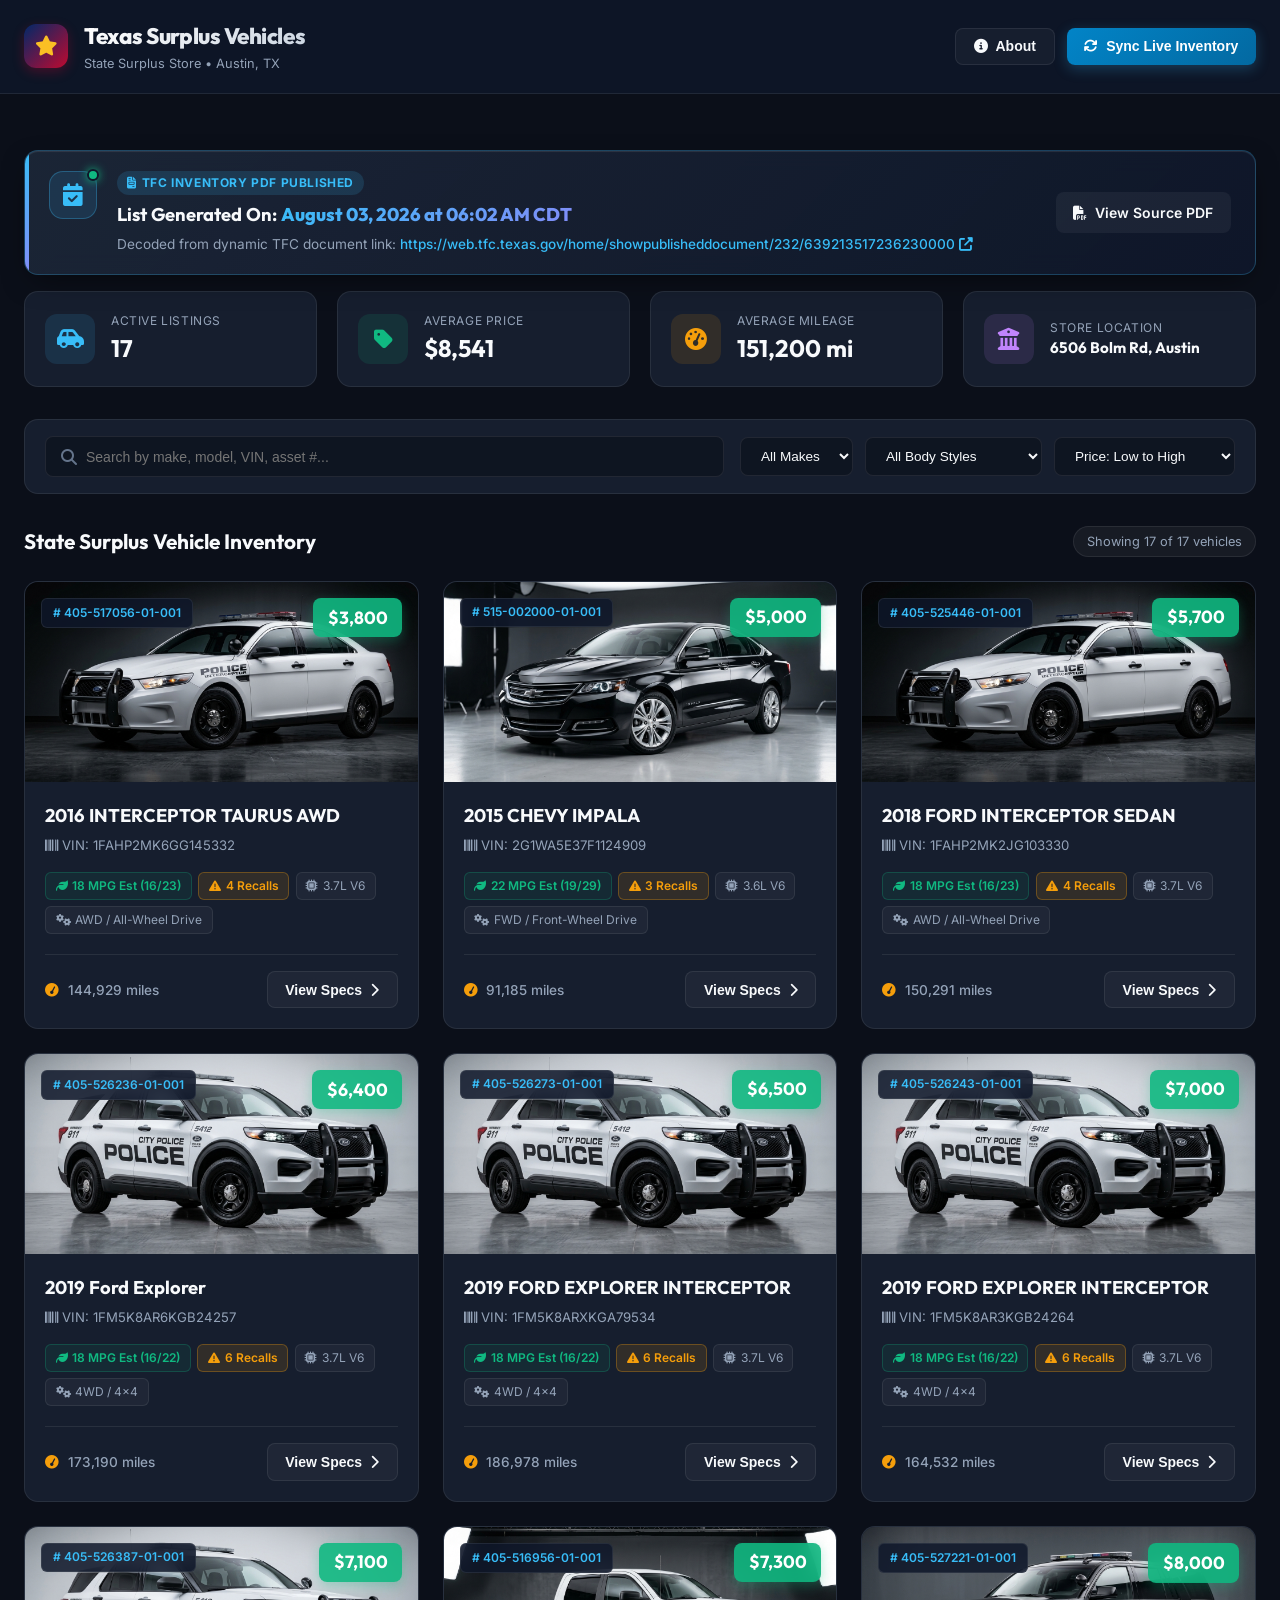
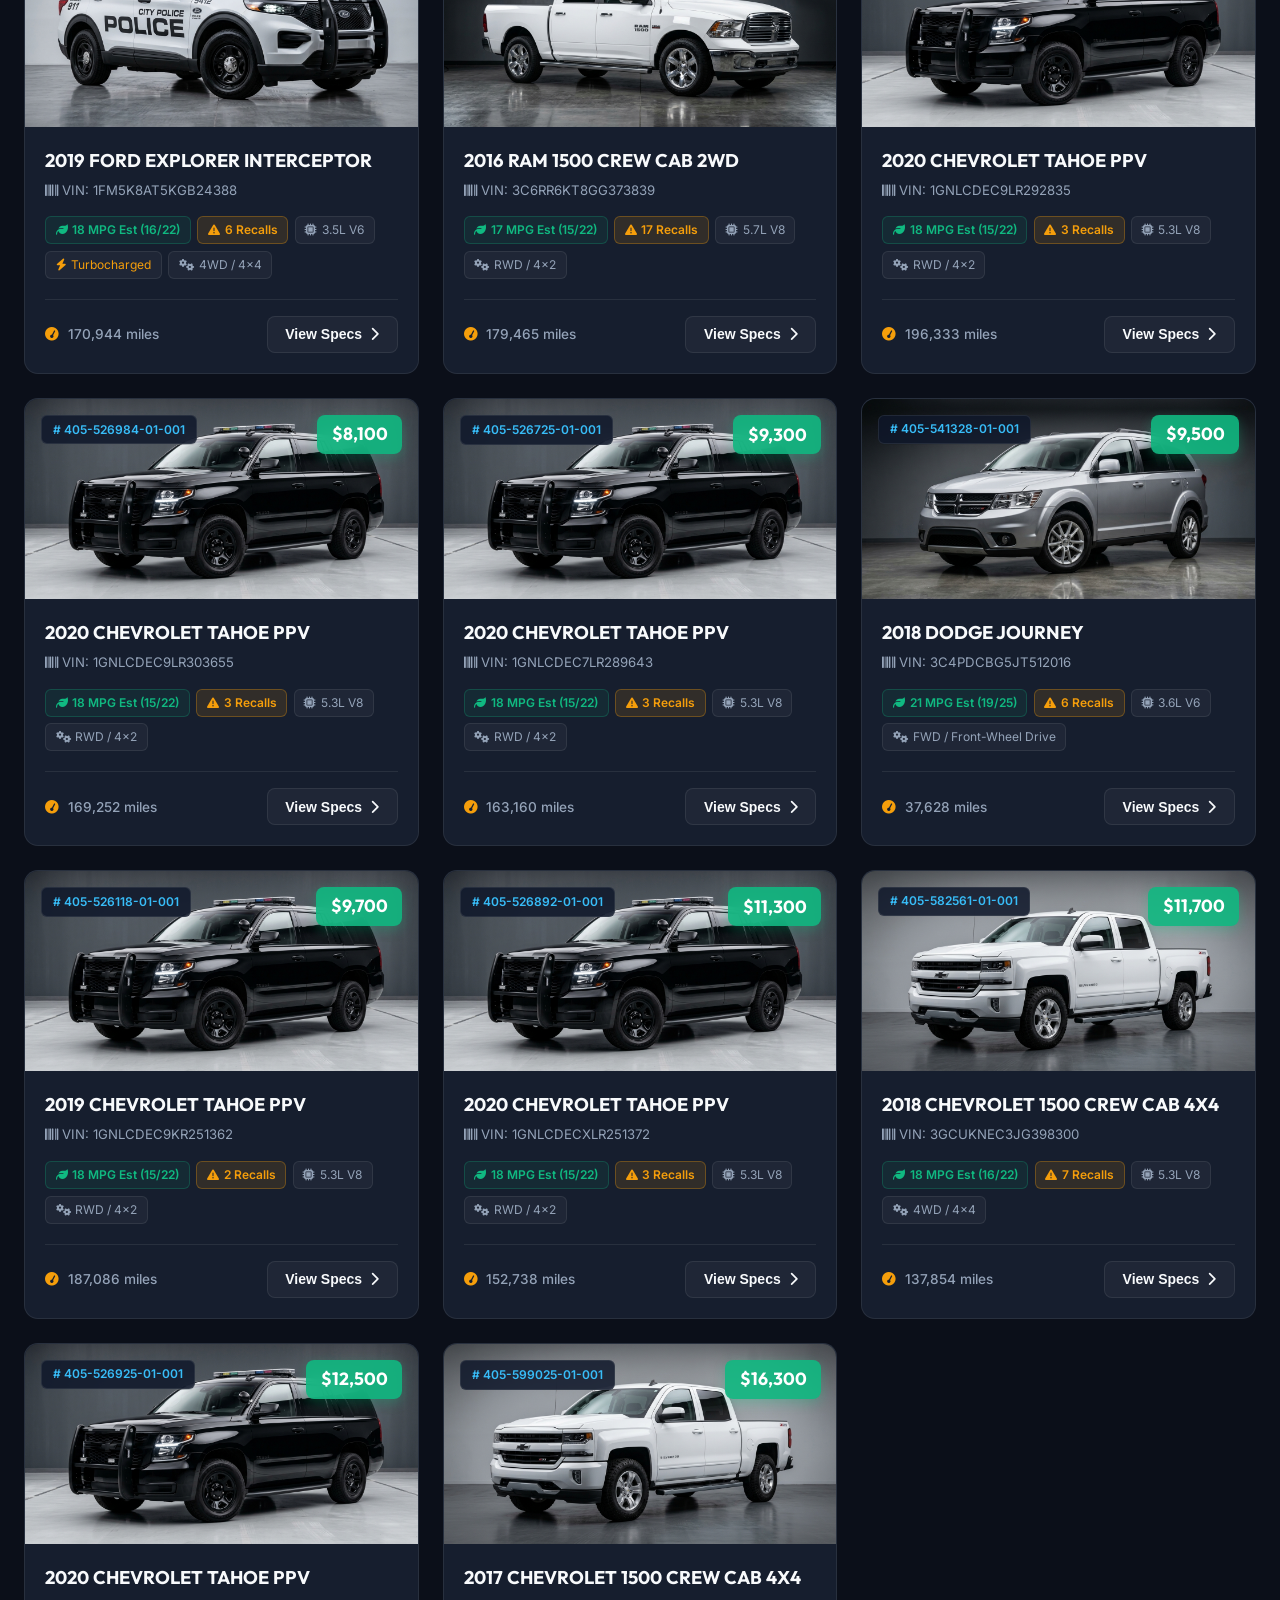
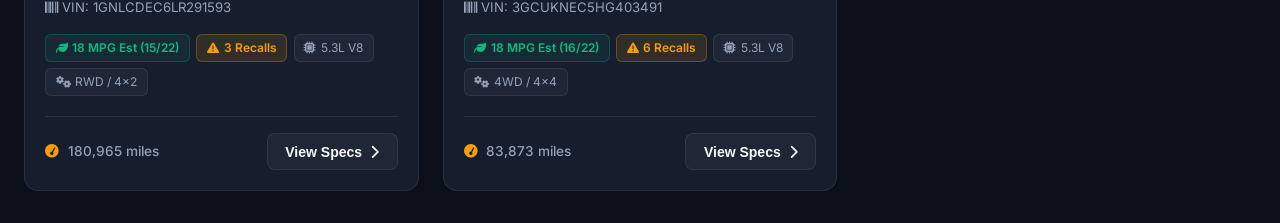
==== commit ef1755ea: "feat: add About modal and navbar button with application specs & store details" ====
--- a/public/index.html
+++ b/public/index.html
@@ -27,6 +27,9 @@
                 </div>
             </div>
             <div class="header-actions">
+                <button class="btn btn-outline" id="about-app-btn">
+                    <i class="fa-solid fa-circle-info"></i> About
+                </button>
                 <button class="btn btn-primary" id="refresh-data-btn">
                     <i class="fa-solid fa-arrows-rotate"></i> Sync Live Inventory
                 </button>
@@ -412,6 +415,123 @@
                 </button>
             </div>
         </div>
+    <!-- About Application Modal -->
+    <div class="modal-backdrop" id="about-modal">
+        <div class="modal-card modal-lg">
+            <button class="modal-close-btn" id="about-modal-close-btn" aria-label="Close about modal">
+                <i class="fa-solid fa-xmark"></i>
+            </button>
+            <div class="modal-header">
+                <div class="modal-badge-container">
+                    <span class="asset-badge"><i class="fa-solid fa-star text-gold"></i> Public Fleet Intelligence</span>
+                    <span class="status-chip"><i class="fa-solid fa-circle-check"></i> Texas State Surplus Store</span>
+                </div>
+                <h2 class="modal-title">About Texas Surplus Vehicles Tracker</h2>
+                <p class="modal-subtitle">Automated Inventory Analytics, NHTSA VIN Decoding & Used Fleet Valuations</p>
+            </div>
+            
+            <div class="modal-body">
+                <!-- Overview Section -->
+                <div class="about-section-card">
+                    <h3><i class="fa-solid fa-building-columns text-primary"></i> Purpose & Overview</h3>
+                    <p class="about-text">
+                        The <strong>Texas State Surplus Store</strong> (operated by the Texas Facilities Commission - TFC at 6506 Bolm Rd, Austin, TX) regularly lists government surplus vehicles—including police pursuit interceptors, pickup trucks, SUVs, and passenger sedans—for public sale.
+                    </p>
+                    <p class="about-text">
+                        This application provides an automated data integration pipeline and modern web dashboard designed to make public surplus vehicle inventory easily searchable, transparent, and actionable for buyers and fleet managers.
+                    </p>
+                </div>
+
+                <!-- Feature Grid Section -->
+                <div class="about-grid">
+                    <div class="about-feature-card">
+                        <div class="about-icon bg-blue"><i class="fa-solid fa-file-invoice"></i></div>
+                        <h4>Automated Data Ingestion</h4>
+                        <p>Automatically resolves published PDF inventory listings from the Texas State Surplus Store, decoding 64-bit timestamps into exact Central Time publication dates.</p>
+                    </div>
+
+                    <div class="about-feature-card">
+                        <div class="about-icon bg-emerald"><i class="fa-solid fa-shield-halved"></i></div>
+                        <h4>NHTSA VIN Specs & Aspiration</h4>
+                        <p>Queries official NHTSA VPIC APIs to decode engine displacement, cylinder count, horsepower, drivetrain (FWD/RWD/AWD), assembly plant location, and powertrain aspiration (Turbocharged vs Naturally Aspirated).</p>
+                    </div>
+
+                    <div class="about-feature-card">
+                        <div class="about-icon bg-amber"><i class="fa-solid fa-triangle-exclamation"></i></div>
+                        <h4>NHTSA Open Safety Recalls</h4>
+                        <p>Cross-references active safety recall campaigns, affected components, defect summaries, potential safety consequences, and official manufacturer dealer remedies.</p>
+                    </div>
+
+                    <div class="about-feature-card">
+                        <div class="about-icon bg-purple"><i class="fa-solid fa-chart-line"></i></div>
+                        <h4>Market Valuation Suite</h4>
+                        <p>Calculates Kelley Blue Book (KBB) Fair Purchase Values, suggested retail ranges, and estimated savings compared to state surplus pricing, paired with Edmunds expert reviews.</p>
+                    </div>
+                </div>
+
+                <!-- Data Sources & Transparency -->
+                <div class="about-section-card">
+                    <h3><i class="fa-solid fa-database text-gold"></i> Data Sources & Transparency</h3>
+                    <ul class="about-sources-list">
+                        <li>
+                            <i class="fa-solid fa-link text-primary"></i>
+                            <div>
+                                <strong>Texas Facilities Commission (TFC)</strong> — Storefront vehicle inventory PDF publications (Austin, TX storefront).
+                            </div>
+                        </li>
+                        <li>
+                            <i class="fa-solid fa-link text-primary"></i>
+                            <div>
+                                <strong>U.S. Department of Transportation / NHTSA</strong> — VPIC VIN Specification API & Safety Recalls Campaign Database.
+                            </div>
+                        </li>
+                        <li>
+                            <i class="fa-solid fa-link text-primary"></i>
+                            <div>
+                                <strong>U.S. Department of Energy / EPA</strong> — FuelEconomy.gov City, Highway, and Combined MPG ratings.
+                            </div>
+                        </li>
+                        <li>
+                            <i class="fa-solid fa-link text-primary"></i>
+                            <div>
+                                <strong>Edmunds & Kelley Blue Book (KBB)</strong> — Independent automotive expert ratings, pros/cons, and used market value baselines.
+                            </div>
+                        </li>
+                    </ul>
+                </div>
+
+                <!-- Store & Contact Information -->
+                <div class="about-store-info">
+                    <div class="store-info-item">
+                        <i class="fa-solid fa-location-dot text-rose"></i>
+                        <div>
+                            <strong>Storefront Address</strong>
+                            <span>6506 Bolm Rd, Austin, TX 78721</span>
+                        </div>
+                    </div>
+                    <div class="store-info-item">
+                        <i class="fa-solid fa-clock text-amber"></i>
+                        <div>
+                            <strong>Public Shopping Hours</strong>
+                            <span>Mon - Fri: 8:00 AM - 4:30 PM CT</span>
+                        </div>
+                    </div>
+                    <div class="store-info-item">
+                        <i class="fa-solid fa-envelope text-emerald"></i>
+                        <div>
+                            <strong>Surplus Sales Contact</strong>
+                            <span>state.surplus@tfc.texas.gov</span>
+                        </div>
+                    </div>
+                </div>
+            </div>
+
+            <div class="modal-footer">
+                <button class="btn btn-primary" id="about-modal-close-footer-btn">
+                    <i class="fa-solid fa-check"></i> Got It
+                </button>
+            </div>
+        </div>
     </div>
 
     <!-- Script -->
--- a/public/css/styles.css
+++ b/public/css/styles.css
@@ -1410,3 +1410,147 @@
     line-height: 1.4;
 }
 
+/* About Modal Component Styles */
+.about-section-card {
+    background: rgba(255, 255, 255, 0.03);
+    border: 1px solid var(--border-color);
+    border-radius: var(--radius-md);
+    padding: 1.25rem;
+    margin-bottom: 1.25rem;
+}
+
+.about-section-card h3 {
+    font-size: 1.05rem;
+    font-weight: 700;
+    margin-bottom: 0.75rem;
+    display: flex;
+    align-items: center;
+    gap: 0.5rem;
+    color: var(--text-primary);
+}
+
+.about-text {
+    color: var(--text-secondary);
+    font-size: 0.9rem;
+    line-height: 1.6;
+    margin-bottom: 0.75rem;
+}
+
+.about-text:last-child {
+    margin-bottom: 0;
+}
+
+.about-grid {
+    display: grid;
+    grid-template-columns: repeat(2, 1fr);
+    gap: 1rem;
+    margin-bottom: 1.25rem;
+}
+
+@media (max-width: 640px) {
+    .about-grid {
+        grid-template-columns: 1fr;
+    }
+}
+
+.about-feature-card {
+    background: rgba(15, 23, 42, 0.6);
+    border: 1px solid var(--border-color);
+    border-radius: var(--radius-md);
+    padding: 1.1rem;
+    transition: var(--transition);
+}
+
+.about-feature-card:hover {
+    border-color: var(--primary);
+    transform: translateY(-2px);
+}
+
+.about-icon {
+    width: 38px;
+    height: 38px;
+    border-radius: 8px;
+    display: flex;
+    align-items: center;
+    justify-content: center;
+    font-size: 1.1rem;
+    margin-bottom: 0.75rem;
+}
+
+.about-feature-card h4 {
+    font-size: 0.95rem;
+    font-weight: 700;
+    color: var(--text-primary);
+    margin-bottom: 0.4rem;
+}
+
+.about-feature-card p {
+    font-size: 0.825rem;
+    color: var(--text-secondary);
+    line-height: 1.5;
+}
+
+.about-sources-list {
+    list-style: none;
+    padding: 0;
+    margin: 0;
+    display: flex;
+    flex-direction: column;
+    gap: 0.75rem;
+}
+
+.about-sources-list li {
+    display: flex;
+    align-items: flex-start;
+    gap: 0.75rem;
+    font-size: 0.85rem;
+    color: var(--text-secondary);
+}
+
+.about-sources-list li i {
+    margin-top: 0.2rem;
+    font-size: 0.9rem;
+}
+
+.about-store-info {
+    display: grid;
+    grid-template-columns: repeat(3, 1fr);
+    gap: 1rem;
+    background: rgba(56, 189, 248, 0.05);
+    border: 1px solid rgba(56, 189, 248, 0.2);
+    border-radius: var(--radius-md);
+    padding: 1rem 1.25rem;
+}
+
+@media (max-width: 768px) {
+    .about-store-info {
+        grid-template-columns: 1fr;
+    }
+}
+
+.store-info-item {
+    display: flex;
+    align-items: center;
+    gap: 0.75rem;
+}
+
+.store-info-item i {
+    font-size: 1.25rem;
+}
+
+.store-info-item div {
+    display: flex;
+    flex-direction: column;
+}
+
+.store-info-item strong {
+    font-size: 0.8rem;
+    color: var(--text-primary);
+}
+
+.store-info-item span {
+    font-size: 0.775rem;
+    color: var(--text-secondary);
+}
+
+
